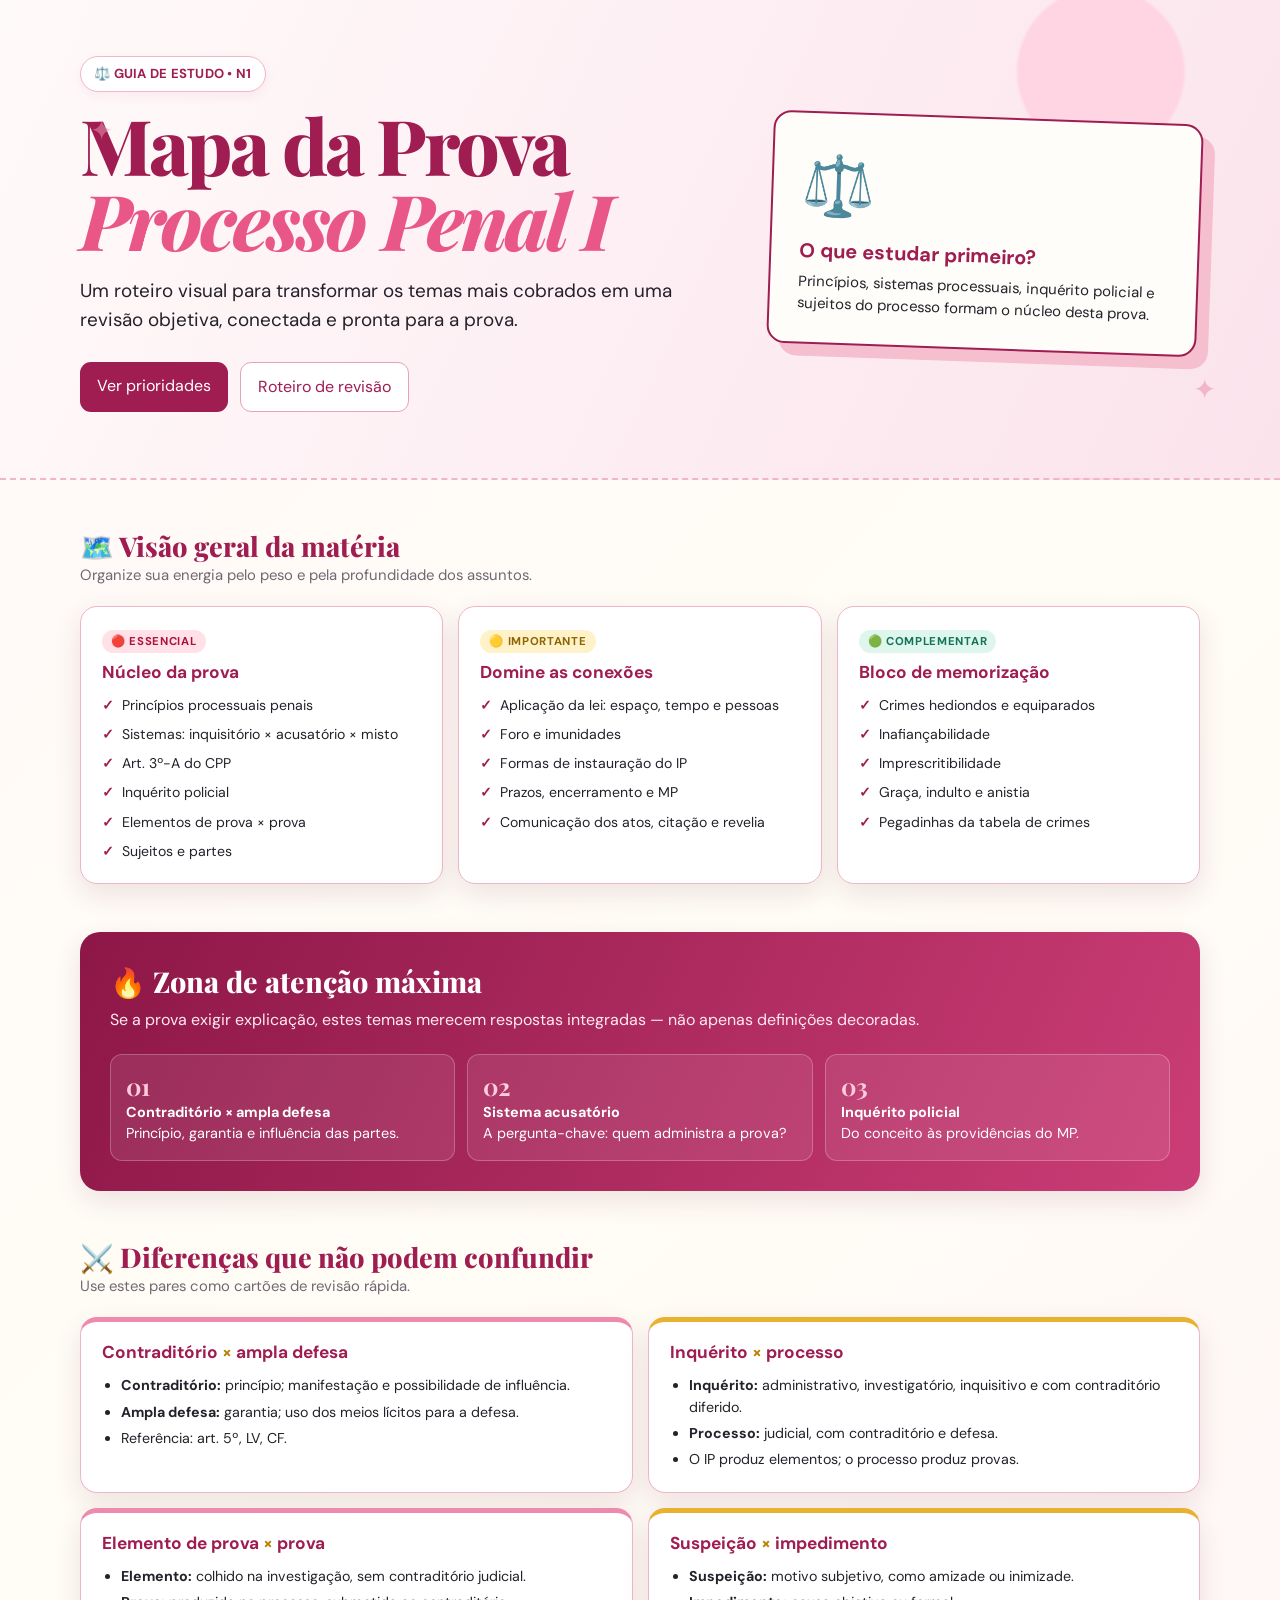
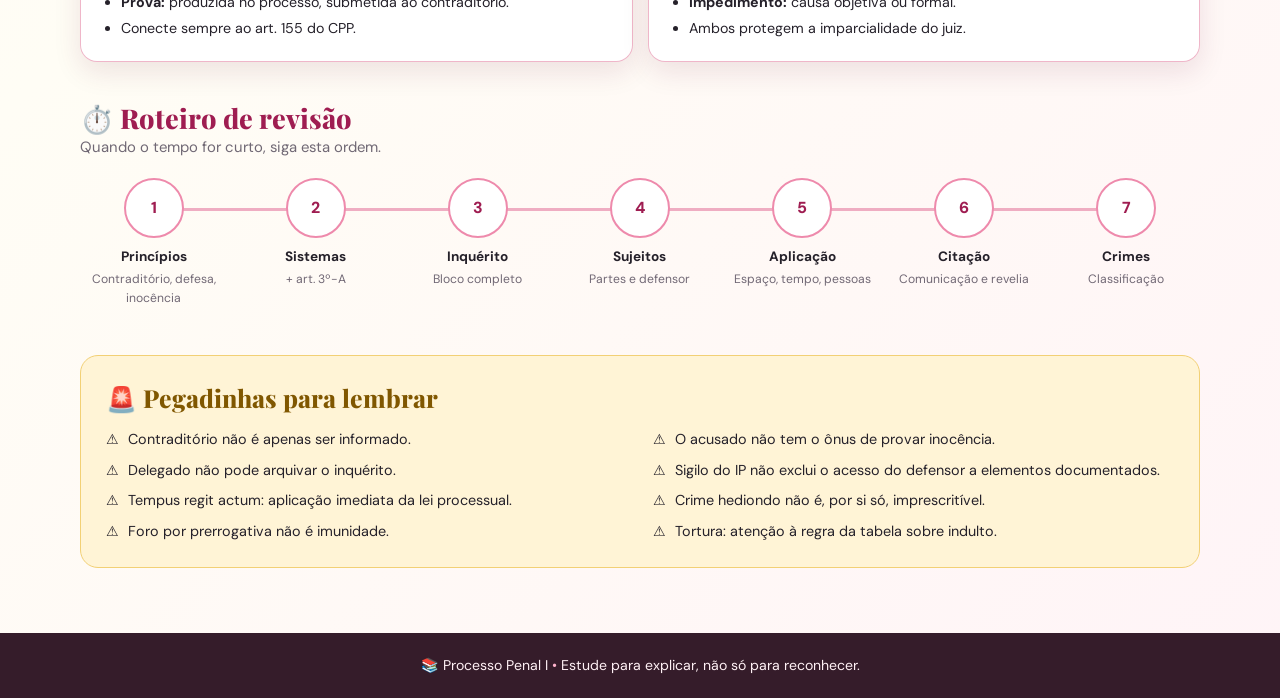
==== index.html @ bdfd63be "Add files via upload" ====
<!doctype html>
<html lang="pt-BR">
<head>
  <meta charset="utf-8" />
  <meta name="viewport" content="width=device-width, initial-scale=1" />
  <meta name="theme-color" content="#b72462" />
  <title>Mapa da Prova — Processo Penal I</title>
  <style>
    @import url('https://fonts.googleapis.com/css2?family=DM+Sans:wght@400;500;600;700&family=Playfair+Display:ital,wght@0,700;0,800;1,700&display=swap');

    :root { --wine:#9f1d51; --pink:#fbe5ed; --rose:#ee8aac; --ink:#25212a; --paper:#fffdf9; --line:#efb6c9; --gold:#f4bd41; --green:#40a783; --shadow:0 10px 28px rgba(103,22,54,.11); }
    * { box-sizing:border-box; }
    html { scroll-behavior:smooth; }
    body { margin:0; color:var(--ink); background:linear-gradient(135deg,#fff8f8,#fffdf5 48%,#fff4f7); font-family:'DM Sans',Arial,sans-serif; line-height:1.5; }
    .wrap { width:min(1120px,calc(100% - 36px)); margin:auto; }
    .hero { position:relative; overflow:hidden; padding:56px 0 66px; background:radial-gradient(circle at 86% 15%,#ffd5e4 0 7%,transparent 7.3%),linear-gradient(115deg,#fffafa 0%,#fbe3ec 100%); border-bottom:2px dashed var(--line); }
    .hero:before,.hero:after { content:'✦'; position:absolute; color:#ea91af; font-size:28px; opacity:.55; }.hero:before{left:7%;top:23%}.hero:after{right:5%;bottom:14%}
    .badge { display:inline-flex; align-items:center; gap:8px; padding:7px 13px; border-radius:99px; background:#fff; color:var(--wine); border:1px solid #f2b5ca; font-weight:700; font-size:.82rem; letter-spacing:.02em; box-shadow:0 4px 12px #9f1d5110; }
    h1,h2,h3 { margin:0; line-height:1.1; } h1 { margin-top:15px; color:var(--wine); font:800 clamp(2.4rem,6vw,4.9rem)/.98 'Playfair Display',serif; letter-spacing:-.04em; } h1 em { color:#e85788; font-style:italic; }
    .subtitle { max-width:650px; margin:20px 0 28px; font-size:clamp(1rem,2vw,1.18rem); } .hero-grid { display:grid; grid-template-columns:1.2fr .8fr; gap:45px; align-items:center; }
    .law-card { transform:rotate(2deg); padding:28px; border:2px solid var(--wine); border-radius:18px; background:var(--paper); box-shadow:12px 12px 0 #f5bfd0; }.law-card .seal{font-size:3.7rem}.law-card strong{display:block;font-size:1.25rem;color:var(--wine);margin:5px 0}.law-card p{margin:0;font-size:.93rem}
    .actions { display:flex; gap:12px; flex-wrap:wrap; }.btn { border:0; cursor:pointer; border-radius:11px; padding:12px 17px; font:700 .92rem inherit; text-decoration:none; transition:.2s transform,.2s box-shadow; }.btn:hover{transform:translateY(-2px);box-shadow:0 7px 15px #9f1d5130}.primary{background:var(--wine);color:#fff}.secondary{background:#fff;color:var(--wine);border:1px solid #e7a1ba}
    main { padding:48px 0 65px; }.section-head { display:flex; justify-content:space-between; align-items:end; gap:16px; margin:0 0 20px; }.section-head h2{color:var(--wine);font:800 1.7rem 'Playfair Display',serif}.section-head p{margin:0;color:#706874;font-size:.93rem}
    .priority-grid,.compare-grid,.steps { display:grid; gap:15px; }.priority-grid { grid-template-columns:repeat(3,1fr); }.card { background:#fff; border:1px solid var(--line); border-radius:17px; padding:21px; box-shadow:var(--shadow); }.card h3{color:var(--wine);font-size:1.08rem}.card p{font-size:.91rem;margin:8px 0 0}.pill { display:inline-block;border-radius:99px;padding:3px 9px;font-size:.71rem;font-weight:700;letter-spacing:.06em;margin-bottom:10px}.high{color:#ab123f;background:#ffe1e7}.mid{color:#8d6500;background:#fff1c8}.low{color:#137358;background:#dff6ed}
    .topic-list { list-style:none;padding:0;margin:13px 0 0;display:grid;gap:8px}.topic-list li{font-size:.88rem;display:flex;gap:8px}.topic-list li:before{content:'✓';font-weight:bold;color:var(--wine)}
    .focus { margin:48px 0; padding:30px; border-radius:20px; color:#fff; background:linear-gradient(115deg,#8d1747,#cb3d76); box-shadow:var(--shadow); }.focus h2{font:800 1.8rem 'Playfair Display',serif}.focus p{margin:8px 0 0;color:#ffe9f1}.focus-grid { display:grid;grid-template-columns:repeat(3,1fr);gap:12px;margin-top:22px}.focus-item{background:#ffffff17;border:1px solid #ffffff3d;border-radius:12px;padding:15px;font-size:.9rem}.num{display:block;color:#ffccdc;font:700 1.5rem 'Playfair Display',serif}
    .compare-grid { grid-template-columns:repeat(2,1fr); margin-top:16px; }.versus { border-top:5px solid var(--rose); }.versus:nth-child(even){border-top-color:#e8b130}.versus h3 span{color:#b98200}.versus ul{margin:13px 0 0;padding-left:19px;font-size:.89rem}.versus li+li{margin-top:5px}
    .timeline { margin-top:38px; }.steps {grid-template-columns:repeat(7,1fr);position:relative}.steps:before{content:'';position:absolute;height:3px;background:#efadc2;left:7%;right:7%;top:30px;z-index:-1}.step{text-align:center}.step i{display:flex;align-items:center;justify-content:center;width:60px;height:60px;border-radius:50%;background:#fff;border:2px solid var(--rose);color:var(--wine);font-style:normal;font-weight:800;margin:auto}.step b{display:block;font-size:.85rem;margin-top:9px}.step small{display:block;font-size:.76rem;color:#716875;margin-top:3px}
    .traps { margin-top:48px; background:#fff4d6;border:1px solid #f2d075;border-radius:18px;padding:25px; }.traps h2{color:#805700;font:800 1.55rem 'Playfair Display',serif}.traps-grid{display:grid;grid-template-columns:repeat(2,1fr);gap:9px 25px;margin-top:15px}.trap{font-size:.9rem;display:flex;gap:9px}.trap:before{content:'⚠';font-size:.9rem}
    footer {padding:22px 0;background:#351c2a;color:#fff1f5;text-align:center;font-size:.88rem}footer span{color:#ffb3cc}
    @media(max-width:800px){.hero-grid,.priority-grid,.focus-grid{grid-template-columns:1fr}.law-card{max-width:360px;margin:auto}.compare-grid{grid-template-columns:1fr}.steps{grid-template-columns:repeat(4,1fr);row-gap:22px}.steps:before{display:none}}@media(max-width:480px){.wrap{width:min(100% - 26px,1120px)}.hero{padding:37px 0 45px}.traps-grid{grid-template-columns:1fr}.steps{grid-template-columns:repeat(2,1fr)}.section-head{align-items:start;flex-direction:column}}
  </style>
</head>
<body>
  <header class="hero">
    <div class="wrap hero-grid"><div>
      <span class="badge">⚖️ GUIA DE ESTUDO • N1</span>
      <h1>Mapa da Prova<br><em>Processo Penal I</em></h1>
      <p class="subtitle">Um roteiro visual para transformar os temas mais cobrados em uma revisão objetiva, conectada e pronta para a prova.</p>
      <div class="actions"><a class="btn primary" href="#prioridades">Ver prioridades</a><a class="btn secondary" href="#revisao">Roteiro de revisão</a></div>
    </div><aside class="law-card"><div class="seal">⚖️</div><strong>O que estudar primeiro?</strong><p>Princípios, sistemas processuais, inquérito policial e sujeitos do processo formam o núcleo desta prova.</p></aside></div>
  </header>
  <main class="wrap">
    <section id="prioridades"><div class="section-head"><div><h2>🗺️ Visão geral da matéria</h2><p>Organize sua energia pelo peso e pela profundidade dos assuntos.</p></div></div>
      <div class="priority-grid">
        <article class="card"><span class="pill high">🔴 ESSENCIAL</span><h3>Núcleo da prova</h3><ul class="topic-list"><li>Princípios processuais penais</li><li>Sistemas: inquisitório × acusatório × misto</li><li>Art. 3º-A do CPP</li><li>Inquérito policial</li><li>Elementos de prova × prova</li><li>Sujeitos e partes</li></ul></article>
        <article class="card"><span class="pill mid">🟡 IMPORTANTE</span><h3>Domine as conexões</h3><ul class="topic-list"><li>Aplicação da lei: espaço, tempo e pessoas</li><li>Foro e imunidades</li><li>Formas de instauração do IP</li><li>Prazos, encerramento e MP</li><li>Comunicação dos atos, citação e revelia</li></ul></article>
        <article class="card"><span class="pill low">🟢 COMPLEMENTAR</span><h3>Bloco de memorização</h3><ul class="topic-list"><li>Crimes hediondos e equiparados</li><li>Inafiançabilidade</li><li>Imprescritibilidade</li><li>Graça, indulto e anistia</li><li>Pegadinhas da tabela de crimes</li></ul></article>
      </div>
    </section>
    <section class="focus"><h2>🔥 Zona de atenção máxima</h2><p>Se a prova exigir explicação, estes temas merecem respostas integradas — não apenas definições decoradas.</p><div class="focus-grid"><div class="focus-item"><span class="num">01</span><b>Contraditório × ampla defesa</b><br>Princípio, garantia e influência das partes.</div><div class="focus-item"><span class="num">02</span><b>Sistema acusatório</b><br>A pergunta-chave: quem administra a prova?</div><div class="focus-item"><span class="num">03</span><b>Inquérito policial</b><br>Do conceito às providências do MP.</div></div></section>
    <section><div class="section-head"><div><h2>⚔️ Diferenças que não podem confundir</h2><p>Use estes pares como cartões de revisão rápida.</p></div></div>
      <div class="compare-grid">
        <article class="card versus"><h3>Contraditório <span>×</span> ampla defesa</h3><ul><li><b>Contraditório:</b> princípio; manifestação e possibilidade de influência.</li><li><b>Ampla defesa:</b> garantia; uso dos meios lícitos para a defesa.</li><li>Referência: art. 5º, LV, CF.</li></ul></article>
        <article class="card versus"><h3>Inquérito <span>×</span> processo</h3><ul><li><b>Inquérito:</b> administrativo, investigatório, inquisitivo e com contraditório diferido.</li><li><b>Processo:</b> judicial, com contraditório e defesa.</li><li>O IP produz elementos; o processo produz provas.</li></ul></article>
        <article class="card versus"><h3>Elemento de prova <span>×</span> prova</h3><ul><li><b>Elemento:</b> colhido na investigação, sem contraditório judicial.</li><li><b>Prova:</b> produzida no processo, submetida ao contraditório.</li><li>Conecte sempre ao art. 155 do CPP.</li></ul></article>
        <article class="card versus"><h3>Suspeição <span>×</span> impedimento</h3><ul><li><b>Suspeição:</b> motivo subjetivo, como amizade ou inimizade.</li><li><b>Impedimento:</b> causa objetiva ou formal.</li><li>Ambos protegem a imparcialidade do juiz.</li></ul></article>
      </div>
    </section>
    <section class="timeline" id="revisao"><div class="section-head"><div><h2>⏱️ Roteiro de revisão</h2><p>Quando o tempo for curto, siga esta ordem.</p></div></div><div class="steps"><div class="step"><i>1</i><b>Princípios</b><small>Contraditório, defesa, inocência</small></div><div class="step"><i>2</i><b>Sistemas</b><small>+ art. 3º-A</small></div><div class="step"><i>3</i><b>Inquérito</b><small>Bloco completo</small></div><div class="step"><i>4</i><b>Sujeitos</b><small>Partes e defensor</small></div><div class="step"><i>5</i><b>Aplicação</b><small>Espaço, tempo, pessoas</small></div><div class="step"><i>6</i><b>Citação</b><small>Comunicação e revelia</small></div><div class="step"><i>7</i><b>Crimes</b><small>Classificação</small></div></div></section>
    <section class="traps"><h2>🚨 Pegadinhas para lembrar</h2><div class="traps-grid"><div class="trap">Contraditório não é apenas ser informado.</div><div class="trap">O acusado não tem o ônus de provar inocência.</div><div class="trap">Delegado não pode arquivar o inquérito.</div><div class="trap">Sigilo do IP não exclui o acesso do defensor a elementos documentados.</div><div class="trap">Tempus regit actum: aplicação imediata da lei processual.</div><div class="trap">Crime hediondo não é, por si só, imprescritível.</div><div class="trap">Foro por prerrogativa não é imunidade.</div><div class="trap">Tortura: atenção à regra da tabela sobre indulto.</div></div></section>
  </main>
  <footer>📚 Processo Penal I <span>•</span> Estude para explicar, não só para reconhecer.</footer>
</body>
</html>
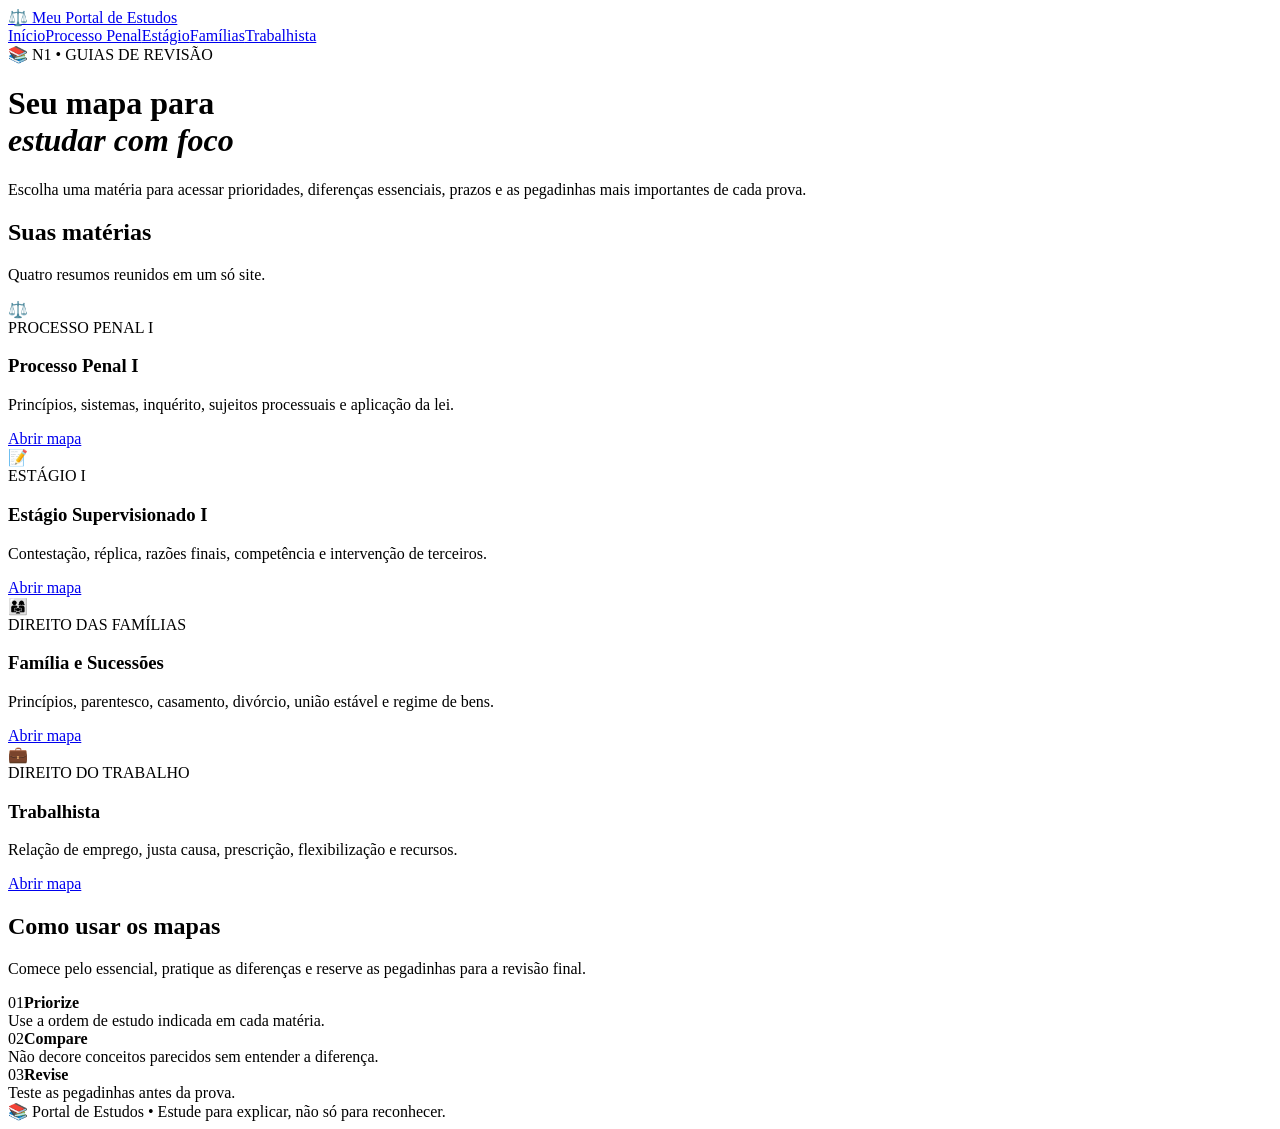
==== commit 31c6b4b2: "Add files via upload" ====
--- a/index.html
+++ b/index.html
@@ -1,65 +1 @@
-<!doctype html>
-<html lang="pt-BR">
-<head>
-  <meta charset="utf-8" />
-  <meta name="viewport" content="width=device-width, initial-scale=1" />
-  <meta name="theme-color" content="#b72462" />
-  <title>Mapa da Prova — Processo Penal I</title>
-  <style>
-    @import url('https://fonts.googleapis.com/css2?family=DM+Sans:wght@400;500;600;700&family=Playfair+Display:ital,wght@0,700;0,800;1,700&display=swap');
-
-    :root { --wine:#9f1d51; --pink:#fbe5ed; --rose:#ee8aac; --ink:#25212a; --paper:#fffdf9; --line:#efb6c9; --gold:#f4bd41; --green:#40a783; --shadow:0 10px 28px rgba(103,22,54,.11); }
-    * { box-sizing:border-box; }
-    html { scroll-behavior:smooth; }
-    body { margin:0; color:var(--ink); background:linear-gradient(135deg,#fff8f8,#fffdf5 48%,#fff4f7); font-family:'DM Sans',Arial,sans-serif; line-height:1.5; }
-    .wrap { width:min(1120px,calc(100% - 36px)); margin:auto; }
-    .hero { position:relative; overflow:hidden; padding:56px 0 66px; background:radial-gradient(circle at 86% 15%,#ffd5e4 0 7%,transparent 7.3%),linear-gradient(115deg,#fffafa 0%,#fbe3ec 100%); border-bottom:2px dashed var(--line); }
-    .hero:before,.hero:after { content:'✦'; position:absolute; color:#ea91af; font-size:28px; opacity:.55; }.hero:before{left:7%;top:23%}.hero:after{right:5%;bottom:14%}
-    .badge { display:inline-flex; align-items:center; gap:8px; padding:7px 13px; border-radius:99px; background:#fff; color:var(--wine); border:1px solid #f2b5ca; font-weight:700; font-size:.82rem; letter-spacing:.02em; box-shadow:0 4px 12px #9f1d5110; }
-    h1,h2,h3 { margin:0; line-height:1.1; } h1 { margin-top:15px; color:var(--wine); font:800 clamp(2.4rem,6vw,4.9rem)/.98 'Playfair Display',serif; letter-spacing:-.04em; } h1 em { color:#e85788; font-style:italic; }
-    .subtitle { max-width:650px; margin:20px 0 28px; font-size:clamp(1rem,2vw,1.18rem); } .hero-grid { display:grid; grid-template-columns:1.2fr .8fr; gap:45px; align-items:center; }
-    .law-card { transform:rotate(2deg); padding:28px; border:2px solid var(--wine); border-radius:18px; background:var(--paper); box-shadow:12px 12px 0 #f5bfd0; }.law-card .seal{font-size:3.7rem}.law-card strong{display:block;font-size:1.25rem;color:var(--wine);margin:5px 0}.law-card p{margin:0;font-size:.93rem}
-    .actions { display:flex; gap:12px; flex-wrap:wrap; }.btn { border:0; cursor:pointer; border-radius:11px; padding:12px 17px; font:700 .92rem inherit; text-decoration:none; transition:.2s transform,.2s box-shadow; }.btn:hover{transform:translateY(-2px);box-shadow:0 7px 15px #9f1d5130}.primary{background:var(--wine);color:#fff}.secondary{background:#fff;color:var(--wine);border:1px solid #e7a1ba}
-    main { padding:48px 0 65px; }.section-head { display:flex; justify-content:space-between; align-items:end; gap:16px; margin:0 0 20px; }.section-head h2{color:var(--wine);font:800 1.7rem 'Playfair Display',serif}.section-head p{margin:0;color:#706874;font-size:.93rem}
-    .priority-grid,.compare-grid,.steps { display:grid; gap:15px; }.priority-grid { grid-template-columns:repeat(3,1fr); }.card { background:#fff; border:1px solid var(--line); border-radius:17px; padding:21px; box-shadow:var(--shadow); }.card h3{color:var(--wine);font-size:1.08rem}.card p{font-size:.91rem;margin:8px 0 0}.pill { display:inline-block;border-radius:99px;padding:3px 9px;font-size:.71rem;font-weight:700;letter-spacing:.06em;margin-bottom:10px}.high{color:#ab123f;background:#ffe1e7}.mid{color:#8d6500;background:#fff1c8}.low{color:#137358;background:#dff6ed}
-    .topic-list { list-style:none;padding:0;margin:13px 0 0;display:grid;gap:8px}.topic-list li{font-size:.88rem;display:flex;gap:8px}.topic-list li:before{content:'✓';font-weight:bold;color:var(--wine)}
-    .focus { margin:48px 0; padding:30px; border-radius:20px; color:#fff; background:linear-gradient(115deg,#8d1747,#cb3d76); box-shadow:var(--shadow); }.focus h2{font:800 1.8rem 'Playfair Display',serif}.focus p{margin:8px 0 0;color:#ffe9f1}.focus-grid { display:grid;grid-template-columns:repeat(3,1fr);gap:12px;margin-top:22px}.focus-item{background:#ffffff17;border:1px solid #ffffff3d;border-radius:12px;padding:15px;font-size:.9rem}.num{display:block;color:#ffccdc;font:700 1.5rem 'Playfair Display',serif}
-    .compare-grid { grid-template-columns:repeat(2,1fr); margin-top:16px; }.versus { border-top:5px solid var(--rose); }.versus:nth-child(even){border-top-color:#e8b130}.versus h3 span{color:#b98200}.versus ul{margin:13px 0 0;padding-left:19px;font-size:.89rem}.versus li+li{margin-top:5px}
-    .timeline { margin-top:38px; }.steps {grid-template-columns:repeat(7,1fr);position:relative}.steps:before{content:'';position:absolute;height:3px;background:#efadc2;left:7%;right:7%;top:30px;z-index:-1}.step{text-align:center}.step i{display:flex;align-items:center;justify-content:center;width:60px;height:60px;border-radius:50%;background:#fff;border:2px solid var(--rose);color:var(--wine);font-style:normal;font-weight:800;margin:auto}.step b{display:block;font-size:.85rem;margin-top:9px}.step small{display:block;font-size:.76rem;color:#716875;margin-top:3px}
-    .traps { margin-top:48px; background:#fff4d6;border:1px solid #f2d075;border-radius:18px;padding:25px; }.traps h2{color:#805700;font:800 1.55rem 'Playfair Display',serif}.traps-grid{display:grid;grid-template-columns:repeat(2,1fr);gap:9px 25px;margin-top:15px}.trap{font-size:.9rem;display:flex;gap:9px}.trap:before{content:'⚠';font-size:.9rem}
-    footer {padding:22px 0;background:#351c2a;color:#fff1f5;text-align:center;font-size:.88rem}footer span{color:#ffb3cc}
-    @media(max-width:800px){.hero-grid,.priority-grid,.focus-grid{grid-template-columns:1fr}.law-card{max-width:360px;margin:auto}.compare-grid{grid-template-columns:1fr}.steps{grid-template-columns:repeat(4,1fr);row-gap:22px}.steps:before{display:none}}@media(max-width:480px){.wrap{width:min(100% - 26px,1120px)}.hero{padding:37px 0 45px}.traps-grid{grid-template-columns:1fr}.steps{grid-template-columns:repeat(2,1fr)}.section-head{align-items:start;flex-direction:column}}
-  </style>
-</head>
-<body>
-  <header class="hero">
-    <div class="wrap hero-grid"><div>
-      <span class="badge">⚖️ GUIA DE ESTUDO • N1</span>
-      <h1>Mapa da Prova<br><em>Processo Penal I</em></h1>
-      <p class="subtitle">Um roteiro visual para transformar os temas mais cobrados em uma revisão objetiva, conectada e pronta para a prova.</p>
-      <div class="actions"><a class="btn primary" href="#prioridades">Ver prioridades</a><a class="btn secondary" href="#revisao">Roteiro de revisão</a></div>
-    </div><aside class="law-card"><div class="seal">⚖️</div><strong>O que estudar primeiro?</strong><p>Princípios, sistemas processuais, inquérito policial e sujeitos do processo formam o núcleo desta prova.</p></aside></div>
-  </header>
-  <main class="wrap">
-    <section id="prioridades"><div class="section-head"><div><h2>🗺️ Visão geral da matéria</h2><p>Organize sua energia pelo peso e pela profundidade dos assuntos.</p></div></div>
-      <div class="priority-grid">
-        <article class="card"><span class="pill high">🔴 ESSENCIAL</span><h3>Núcleo da prova</h3><ul class="topic-list"><li>Princípios processuais penais</li><li>Sistemas: inquisitório × acusatório × misto</li><li>Art. 3º-A do CPP</li><li>Inquérito policial</li><li>Elementos de prova × prova</li><li>Sujeitos e partes</li></ul></article>
-        <article class="card"><span class="pill mid">🟡 IMPORTANTE</span><h3>Domine as conexões</h3><ul class="topic-list"><li>Aplicação da lei: espaço, tempo e pessoas</li><li>Foro e imunidades</li><li>Formas de instauração do IP</li><li>Prazos, encerramento e MP</li><li>Comunicação dos atos, citação e revelia</li></ul></article>
-        <article class="card"><span class="pill low">🟢 COMPLEMENTAR</span><h3>Bloco de memorização</h3><ul class="topic-list"><li>Crimes hediondos e equiparados</li><li>Inafiançabilidade</li><li>Imprescritibilidade</li><li>Graça, indulto e anistia</li><li>Pegadinhas da tabela de crimes</li></ul></article>
-      </div>
-    </section>
-    <section class="focus"><h2>🔥 Zona de atenção máxima</h2><p>Se a prova exigir explicação, estes temas merecem respostas integradas — não apenas definições decoradas.</p><div class="focus-grid"><div class="focus-item"><span class="num">01</span><b>Contraditório × ampla defesa</b><br>Princípio, garantia e influência das partes.</div><div class="focus-item"><span class="num">02</span><b>Sistema acusatório</b><br>A pergunta-chave: quem administra a prova?</div><div class="focus-item"><span class="num">03</span><b>Inquérito policial</b><br>Do conceito às providências do MP.</div></div></section>
-    <section><div class="section-head"><div><h2>⚔️ Diferenças que não podem confundir</h2><p>Use estes pares como cartões de revisão rápida.</p></div></div>
-      <div class="compare-grid">
-        <article class="card versus"><h3>Contraditório <span>×</span> ampla defesa</h3><ul><li><b>Contraditório:</b> princípio; manifestação e possibilidade de influência.</li><li><b>Ampla defesa:</b> garantia; uso dos meios lícitos para a defesa.</li><li>Referência: art. 5º, LV, CF.</li></ul></article>
-        <article class="card versus"><h3>Inquérito <span>×</span> processo</h3><ul><li><b>Inquérito:</b> administrativo, investigatório, inquisitivo e com contraditório diferido.</li><li><b>Processo:</b> judicial, com contraditório e defesa.</li><li>O IP produz elementos; o processo produz provas.</li></ul></article>
-        <article class="card versus"><h3>Elemento de prova <span>×</span> prova</h3><ul><li><b>Elemento:</b> colhido na investigação, sem contraditório judicial.</li><li><b>Prova:</b> produzida no processo, submetida ao contraditório.</li><li>Conecte sempre ao art. 155 do CPP.</li></ul></article>
-        <article class="card versus"><h3>Suspeição <span>×</span> impedimento</h3><ul><li><b>Suspeição:</b> motivo subjetivo, como amizade ou inimizade.</li><li><b>Impedimento:</b> causa objetiva ou formal.</li><li>Ambos protegem a imparcialidade do juiz.</li></ul></article>
-      </div>
-    </section>
-    <section class="timeline" id="revisao"><div class="section-head"><div><h2>⏱️ Roteiro de revisão</h2><p>Quando o tempo for curto, siga esta ordem.</p></div></div><div class="steps"><div class="step"><i>1</i><b>Princípios</b><small>Contraditório, defesa, inocência</small></div><div class="step"><i>2</i><b>Sistemas</b><small>+ art. 3º-A</small></div><div class="step"><i>3</i><b>Inquérito</b><small>Bloco completo</small></div><div class="step"><i>4</i><b>Sujeitos</b><small>Partes e defensor</small></div><div class="step"><i>5</i><b>Aplicação</b><small>Espaço, tempo, pessoas</small></div><div class="step"><i>6</i><b>Citação</b><small>Comunicação e revelia</small></div><div class="step"><i>7</i><b>Crimes</b><small>Classificação</small></div></div></section>
-    <section class="traps"><h2>🚨 Pegadinhas para lembrar</h2><div class="traps-grid"><div class="trap">Contraditório não é apenas ser informado.</div><div class="trap">O acusado não tem o ônus de provar inocência.</div><div class="trap">Delegado não pode arquivar o inquérito.</div><div class="trap">Sigilo do IP não exclui o acesso do defensor a elementos documentados.</div><div class="trap">Tempus regit actum: aplicação imediata da lei processual.</div><div class="trap">Crime hediondo não é, por si só, imprescritível.</div><div class="trap">Foro por prerrogativa não é imunidade.</div><div class="trap">Tortura: atenção à regra da tabela sobre indulto.</div></div></section>
-  </main>
-  <footer>📚 Processo Penal I <span>•</span> Estude para explicar, não só para reconhecer.</footer>
-</body>
-</html>
+<!doctype html><html lang="pt-BR"><head><meta charset="utf-8"><meta name="viewport" content="width=device-width,initial-scale=1"><title>Meu Portal de Estudos</title><link rel="stylesheet" href="styles.css"></head><body><nav class="nav"><div class="wrap"><a class="brand" href="index.html">⚖️ Meu Portal de Estudos</a><div class="navlinks"><a class="active" href="index.html">Início</a><a href="processo-penal.html">Processo Penal</a><a href="estagio.html">Estágio</a><a href="familia.html">Famílias</a><a href="trabalhista.html">Trabalhista</a></div></div></nav><header class="hero"><div class="wrap"><span class="badge">📚 N1 • GUIAS DE REVISÃO</span><h1>Seu mapa para<br><em>estudar com foco</em></h1><p class="subtitle">Escolha uma matéria para acessar prioridades, diferenças essenciais, prazos e as pegadinhas mais importantes de cada prova.</p></div></header><main class="wrap"><section><div class="section-head"><h2>Suas matérias</h2><p>Quatro resumos reunidos em um só site.</p></div><div class="grid"><article class="card subject-card"><div class="icon">⚖️</div><span class="pill high">PROCESSO PENAL I</span><h3>Processo Penal I</h3><p>Princípios, sistemas, inquérito, sujeitos processuais e aplicação da lei.</p><a class="btn" href="processo-penal.html">Abrir mapa</a></article><article class="card subject-card"><div class="icon">📝</div><span class="pill high">ESTÁGIO I</span><h3>Estágio Supervisionado I</h3><p>Contestação, réplica, razões finais, competência e intervenção de terceiros.</p><a class="btn" href="estagio.html">Abrir mapa</a></article><article class="card subject-card"><div class="icon">👨‍👩‍👧</div><span class="pill mid">DIREITO DAS FAMÍLIAS</span><h3>Família e Sucessões</h3><p>Princípios, parentesco, casamento, divórcio, união estável e regime de bens.</p><a class="btn" href="familia.html">Abrir mapa</a></article><article class="card subject-card"><div class="icon">💼</div><span class="pill high">DIREITO DO TRABALHO</span><h3>Trabalhista</h3><p>Relação de emprego, justa causa, prescrição, flexibilização e recursos.</p><a class="btn" href="trabalhista.html">Abrir mapa</a></article></div></section><section class="focus"><h2>Como usar os mapas</h2><p>Comece pelo essencial, pratique as diferenças e reserve as pegadinhas para a revisão final.</p><div class="focus-grid"><div class="focus-item"><span class="num">01</span><b>Priorize</b><br>Use a ordem de estudo indicada em cada matéria.</div><div class="focus-item"><span class="num">02</span><b>Compare</b><br>Não decore conceitos parecidos sem entender a diferença.</div><div class="focus-item"><span class="num">03</span><b>Revise</b><br>Teste as pegadinhas antes da prova.</div></div></section></main><footer>📚 Portal de Estudos <span>•</span> Estude para explicar, não só para reconhecer.</footer></body></html>
